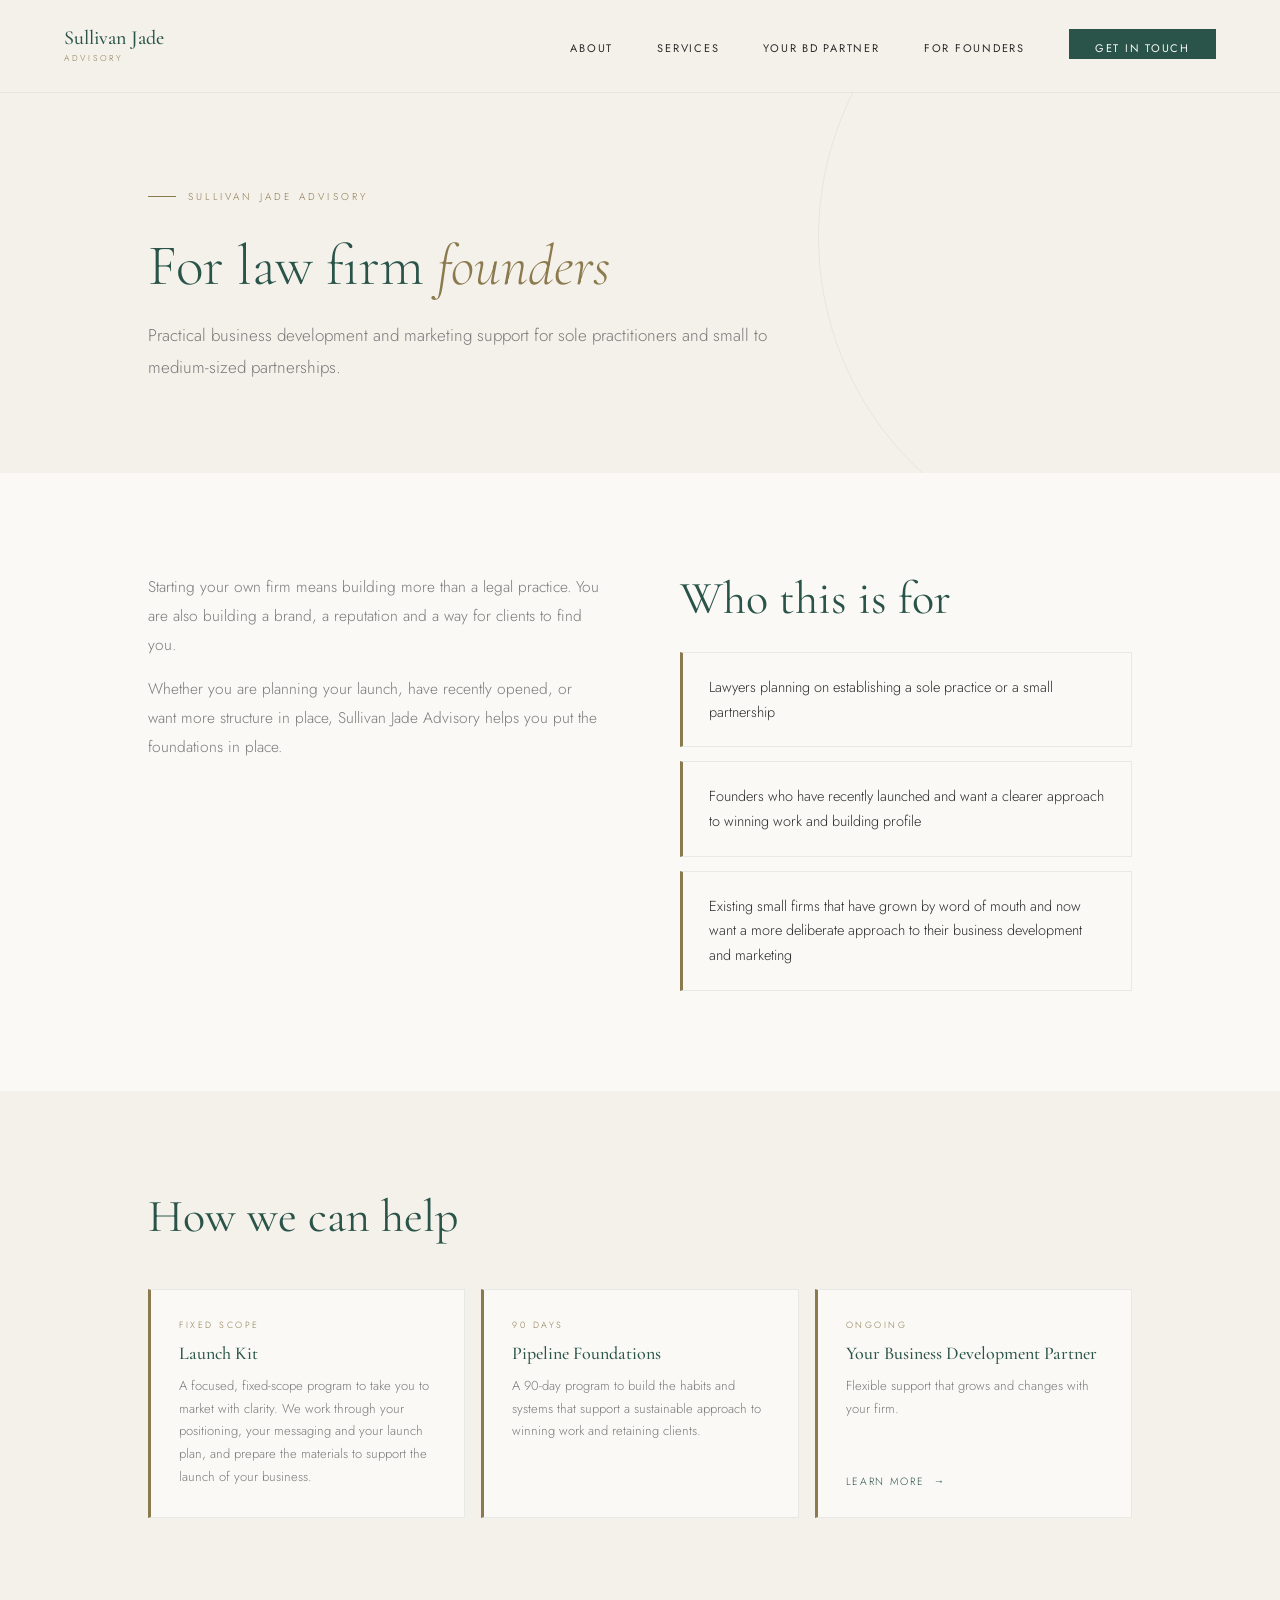
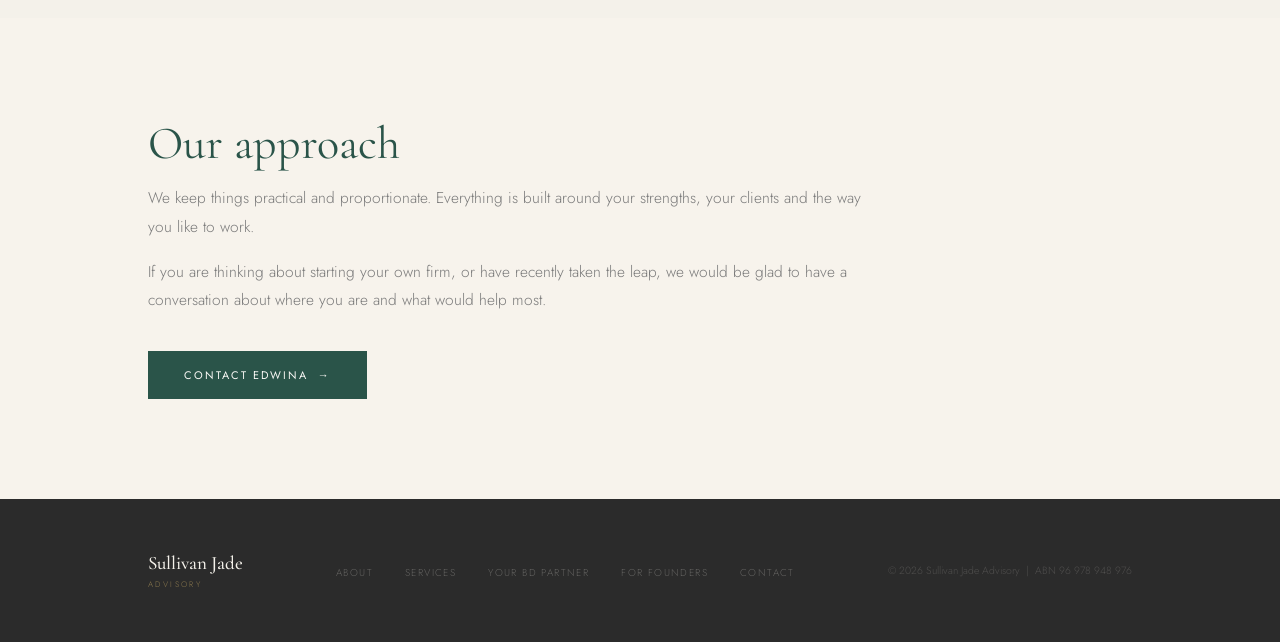
==== founders.html @ 84c1f308 "Add For Founders page and move styles to shared stylesheet Co-Authored-By: Claude Opus 5.5 <noreply@" ====
<!DOCTYPE html>
<html lang="en">
<head>
<meta charset="UTF-8">
<meta name="viewport" content="width=device-width, initial-scale=1.0">
<title>For Law Firm Founders | Sullivan Jade Advisory</title>
<!-- Open Graph / Social sharing -->
<meta property="og:type" content="website">
<meta property="og:url" content="https://sullivanjadeadvisory.com.au/founders.html">
<meta property="og:title" content="For Law Firm Founders — Sullivan Jade Advisory">
<meta property="og:description" content="Practical business development and marketing support for law firm founders, sole practitioners and small to medium-sized partnerships.">
<meta property="og:image" content="https://sullivanjadeadvisory.com.au/og-image.png">
<meta property="og:image:width" content="1200">
<meta property="og:image:height" content="630">
<meta name="twitter:card" content="summary_large_image">
<meta name="twitter:title" content="For Law Firm Founders | Sullivan Jade Advisory">
<meta name="twitter:description" content="Practical business development and marketing support for law firm founders, sole practitioners and small to medium-sized partnerships.">
<meta name="description" content="Practical business development and marketing support for law firm founders, sole practitioners and small to medium-sized partnerships.">
<link rel="icon" type="image/png" sizes="32x32" href="[data-uri]">
<!-- Open Graph / Social sharing -->
<meta property="og:type" content="website">
<meta property="og:url" content="https://sullivanjadeadvisory.com.au/founders.html">
<meta property="og:title" content="For Law Firm Founders — Sullivan Jade Advisory">
<meta property="og:description" content="Practical business development and marketing support for law firm founders, sole practitioners and small to medium-sized partnerships.">
<meta property="og:image" content="https://sullivanjadeadvisory.com.au/og-image.png">
<meta property="og:image:width" content="1200">
<meta property="og:image:height" content="630">
<meta name="twitter:card" content="summary_large_image">
<meta name="twitter:title" content="For Law Firm Founders | Sullivan Jade Advisory">
<meta name="twitter:description" content="Practical business development and marketing support for law firm founders, sole practitioners and small to medium-sized partnerships.">
<meta name="description" content="Practical business development and marketing support for law firm founders, sole practitioners and small to medium-sized partnerships.">
<link rel="icon" type="image/png" sizes="16x16" href="[data-uri]">
<link rel="apple-touch-icon" sizes="180x180" href="[data-uri]">
<link rel="preconnect" href="https://fonts.googleapis.com">
<link rel="preconnect" href="https://fonts.gstatic.com" crossorigin>
<link href="https://fonts.googleapis.com/css2?family=Cormorant+Garamond:ital,wght@0,300;0,400;0,500;0,600;1,300;1,400;1,500&family=Jost:wght@300;400;500&display=swap" rel="stylesheet">
<link rel="stylesheet" href="styles.css">
</head>
<body>

<nav id="nav">
  <a href="index.html" class="nav-wordmark">
    <span class="nav-wordmark-main">Sullivan Jade</span>
    <span class="nav-wordmark-sub">Advisory</span>
  </a>
  <ul class="nav-links">
    <li><a href="index.html#about">About</a></li>
    <li><a href="index.html#services">Services</a></li>
    <li><a href="index.html#bd-partner">Your BD Partner</a></li>
    <li><a href="founders.html">For Founders</a></li>
    <li><a href="index.html#contact" class="nav-cta">Get in touch</a></li>
  </ul>
</nav>

<!-- PAGE HERO -->
<section class="page-hero">
  <div class="section-inner">
    <p class="hero-tag">Sullivan Jade Advisory</p>
    <h1 class="hero-h1">For law firm <em>founders</em></h1>
    <p class="hero-body">Practical business development and marketing support for sole practitioners and small to medium-sized partnerships.</p>
  </div>
</section>

<!-- INTRO + WHO -->
<section class="fnd-section">
  <div class="section-inner">
    <div class="fnd-intro">
      <div class="fnd-text">
        <p>Starting your own firm means building more than a legal practice. You are also building a brand, a reputation and a way for clients to find you.</p>
        <p>Whether you are planning your launch, have recently opened, or want more structure in place, Sullivan Jade Advisory helps you put the foundations in place.</p>
      </div>
      <div>
        <h2 class="heading">Who this is for</h2>
        <ul class="fnd-who">
          <li>Lawyers planning on establishing a sole practice or a small partnership</li>
          <li>Founders who have recently launched and want a clearer approach to winning work and building profile</li>
          <li>Existing small firms that have grown by word of mouth and now want a more deliberate approach to their business development and marketing</li>
        </ul>
      </div>
    </div>
  </div>
</section>

<!-- HOW WE CAN HELP -->
<section class="fnd-section alt">
  <div class="section-inner">
    <h2 class="heading">How we can help</h2>
    <div class="fnd-offers">
      <div class="svc"><p class="svc-tag">Fixed scope</p><h3 class="svc-title">Launch Kit</h3><p class="svc-body">A focused, fixed-scope program to take you to market with clarity. We work through your positioning, your messaging and your launch plan, and prepare the materials to support the launch of your business.</p></div>
      <div class="svc"><p class="svc-tag">90 days</p><h3 class="svc-title">Pipeline Foundations</h3><p class="svc-body">A 90-day program to build the habits and systems that support a sustainable approach to winning work and retaining clients.</p></div>
      <div class="svc"><p class="svc-tag">Ongoing</p><h3 class="svc-title">Your Business Development Partner</h3><p class="svc-body">Flexible support that grows and changes with your firm.</p><a href="index.html#bd-partner" class="svc-more">Learn more &nbsp;→</a></div>
    </div>
  </div>
</section>

<!-- APPROACH + CTA -->
<section class="fnd-section tint">
  <div class="section-inner">
    <div class="fnd-cta">
      <h2 class="heading">Our approach</h2>
      <p>We keep things practical and proportionate. Everything is built around your strengths, your clients and the way you like to work.</p>
      <p>If you are thinking about starting your own firm, or have recently taken the leap, we would be glad to have a conversation about where you are and what would help most.</p>
      <a href="mailto:edwina@sullivanjadeadvisory.com.au?subject=Law%20firm%20founders%20enquiry" class="btn-primary">Contact Edwina &nbsp;→</a>
    </div>
  </div>
</section>

<footer>
  <div class="footer-inner">
    <div>
      <div class="footer-brand-main">Sullivan Jade</div>
      <div class="footer-brand-sub">Advisory</div>
    </div>
    <ul class="footer-links">
      <li><a href="index.html#about">About</a></li>
      <li><a href="index.html#services">Services</a></li>
      <li><a href="index.html#bd-partner">Your BD Partner</a></li>
      <li><a href="founders.html">For Founders</a></li>
      <li><a href="index.html#contact">Contact</a></li>
    </ul>
    <p class="footer-copy">© 2026 Sullivan Jade Advisory &nbsp;|&nbsp; ABN 96 978 948 976</p>
  </div>
</footer>

<script>
  var nav = document.getElementById('nav');
  window.addEventListener('scroll', function () {
    nav.classList.toggle('scrolled', window.scrollY > 40);
  });
</script>

</body>
</html>
---- styles.css ----
:root {
    --jade: #2A5449;
    --gold: #8C7A4F;
    --gold-light: #f7f3ec;
    --cream: #F4F1EA;
    --cream-dark: #ede8dc;
    --charcoal: #2B2B2B;
    --grey: #7a7a7a;
    --warm-white: #faf9f6;
  }

  * { margin:0; padding:0; box-sizing:border-box; }
  html { scroll-behavior:smooth; }
  body { font-family:'Jost',sans-serif; font-weight:300; background:var(--warm-white); color:var(--charcoal); overflow-x:hidden; }

  /* ── NAV ── */
  nav { position:fixed; top:0; left:0; right:0; z-index:200; padding:28px 64px; display:flex; justify-content:space-between; align-items:center; transition:all 0.4s ease; background:rgba(244,241,234,0.92); backdrop-filter:blur(12px); border-bottom:1px solid rgba(140,122,79,0.1); }
  nav.scrolled { background:rgba(250,249,246,0.97); backdrop-filter:blur(12px); padding:18px 64px; border-bottom:1px solid rgba(140,122,79,0.12); }
  .nav-wordmark { text-decoration:none; }
  .nav-wordmark-main { font-family:'Cormorant Garamond',serif; font-weight:500; font-size:20px; color:var(--jade); display:block; line-height:1; }
  .nav-wordmark-sub { font-size:8.5px; letter-spacing:0.32em; text-transform:uppercase; color:var(--gold); margin-top:4px; display:block; }
  .nav-links { display:flex; gap:44px; list-style:none; align-items:center; }
  .nav-links a { font-size:11px; letter-spacing:0.16em; text-transform:uppercase; font-weight:400; color:var(--charcoal); text-decoration:none; transition:color 0.3s; position:relative; padding-bottom:3px; }
  .nav-links a::after { content:''; position:absolute; bottom:0; left:0; width:0; height:1px; background:var(--gold); transition:width 0.3s; }
  .nav-links a:hover { color:var(--gold); }
  .nav-links a:hover::after { width:100%; }
  .nav-cta { color:var(--warm-white) !important; background:var(--jade); padding:11px 26px; transition:background 0.3s; }
  .nav-cta:hover { background:var(--gold) !important; }
  .nav-cta::after { display:none !important; }

  /* ── HERO ── */
  #hero { min-height:100vh; background:var(--cream); display:flex; align-items:center; position:relative; overflow:hidden; }
  #hero::before { content:''; position:absolute; right:-180px; top:50%; transform:translateY(-50%); width:640px; height:640px; border-radius:50%; border:1px solid rgba(140,122,79,0.1); pointer-events:none; }
  #hero::after { content:''; position:absolute; right:-60px; top:50%; transform:translateY(-50%); width:440px; height:440px; border-radius:50%; border:1px solid rgba(140,122,79,0.07); pointer-events:none; }
  .hero-inner { max-width:1080px; margin:0 auto; padding:160px 48px 100px; width:100%; position:relative; z-index:1; }
  .hero-content { max-width:640px; }
  .hero-tag { display:inline-flex; align-items:center; gap:12px; font-size:10px; letter-spacing:0.32em; text-transform:uppercase; color:var(--gold); margin-bottom:32px; opacity:0; animation:fadeIn 1s 0.2s ease forwards; }
  .hero-tag::before { content:''; width:28px; height:1px; background:var(--gold); }
  .hero-h1 { font-family:'Cormorant Garamond',serif; font-weight:300; font-size:clamp(40px,4.5vw,68px); color:var(--jade); line-height:1.05; margin-bottom:32px; opacity:0; animation:fadeIn 1s 0.4s ease forwards; }
  .hero-h1 em { font-style:italic; color:var(--gold); }
  .hero-body { font-size:17px; line-height:1.85; color:var(--grey); font-weight:300; max-width:520px; margin-bottom:48px; opacity:0; animation:fadeIn 1s 0.6s ease forwards; }
  .hero-actions { display:flex; align-items:center; gap:32px; opacity:0; animation:fadeIn 1s 0.8s ease forwards; }
  .btn-primary { display:inline-flex; align-items:center; gap:12px; background:var(--jade); color:var(--warm-white); font-size:11px; letter-spacing:0.18em; text-transform:uppercase; font-weight:400; padding:16px 36px; text-decoration:none; transition:all 0.3s; }
  .btn-primary:hover { background:var(--gold); gap:18px; }
  .hero-link { font-size:11px; letter-spacing:0.18em; text-transform:uppercase; color:var(--grey); text-decoration:none; display:flex; align-items:center; gap:10px; transition:color 0.3s; }
  .hero-link:hover { color:var(--jade); }
  .hero-link::before { content:''; width:32px; height:1px; background:currentColor; }

  /* ── SHARED ── */
  .section-inner { max-width:1080px; margin:0 auto; padding:0 48px; }
  .eyebrow { display:flex; align-items:center; gap:14px; font-size:10px; letter-spacing:0.34em; text-transform:uppercase; color:var(--gold); margin-bottom:18px; }
  .eyebrow::before { content:''; width:28px; height:1px; background:var(--gold); flex-shrink:0; }
  .heading { font-family:'Cormorant Garamond',serif; font-weight:400; font-size:clamp(34px,3.6vw,52px); color:var(--jade); line-height:1.1; }
  .heading em { font-style:italic; color:var(--gold); }

  /* ── ABOUT ── */
  #about { padding:100px 0; background:var(--cream); }
  .about-grid { display:grid; grid-template-columns:320px 1fr; gap:72px; align-items:center; }
  .about-img-wrap { position:relative; flex-shrink:0; }
  .about-img-wrap img { width:100%; display:block; max-height:440px; object-fit:contain; object-position:center top; background:#111; }
  .about-img-wrap::before { content:''; position:absolute; top:-12px; left:-12px; width:100%; height:100%; background:var(--gold-light); z-index:-1; }
  .about-img-wrap::after { content:''; position:absolute; bottom:-12px; right:-12px; width:55%; height:55%; border:1px solid rgba(140,122,79,0.25); z-index:-1; }
  .about-text .heading { margin-bottom:24px; }
  .about-text p { font-size:15.5px; line-height:1.85; color:var(--grey); margin-bottom:16px; font-weight:300; }
  .about-text strong { color:var(--jade); font-weight:500; }
  .about-quals { margin-top:32px; padding-top:28px; border-top:1px solid var(--cream-dark); display:flex; flex-direction:column; gap:9px; }
  .about-qual { display:flex; align-items:baseline; gap:12px; font-size:13px; color:var(--grey); }
  .about-qual::before { content:''; width:4px; height:4px; border-radius:50%; background:var(--gold); flex-shrink:0; margin-top:7px; }

  /* ── SERVICES ── */
  #services { padding:100px 0; background:var(--cream); }
  .services-intro { display:grid; grid-template-columns:1fr 1fr; gap:80px; margin-bottom:56px; align-items:start; }
  .services-desc { font-size:15.5px; line-height:1.85; color:var(--grey); font-weight:300; }
  .svc-categories { display:flex; flex-direction:column; gap:0; }
  .svc-cat-title { font-family:'Cormorant Garamond',serif; font-weight:500; font-size:12px; letter-spacing:0.2em; text-transform:uppercase; color:var(--gold); margin-bottom:18px; display:flex; align-items:center; gap:16px; }
  .svc-cat-title::after { content:''; flex:1; height:1px; background:rgba(140,122,79,0.2); }
  .svc-grid-3 { display:grid; grid-template-columns:repeat(3,1fr); gap:16px; }
  .svc-grid-2 { display:grid; grid-template-columns:repeat(2,1fr); gap:14px; }
  .svc { padding:28px 28px; background:var(--warm-white); border:1px solid rgba(42,84,73,0.09); border-left:3px solid var(--gold); transition:all 0.3s; }
  .svc:hover { background:var(--jade); border-bottom-color:var(--gold); transform:translateY(-3px); box-shadow:0 10px 28px rgba(42,84,73,0.1); }
  .svc-title { font-family:'Cormorant Garamond',serif; font-weight:500; font-size:18px; color:var(--jade); margin-bottom:10px; line-height:1.2; transition:color 0.3s; }
  .svc:hover .svc-title { color:var(--cream); }
  .svc-body { font-size:13px; line-height:1.75; color:var(--grey); font-weight:300; transition:color 0.3s; }
  .svc:hover .svc-body { color:rgba(244,241,234,0.7); }

  /* ── BD PARTNER ── */
  #bd-partner { padding:100px 0; background:var(--gold-light); }
  .bdp-grid { display:grid; grid-template-columns:1fr 1fr; gap:80px; align-items:center; }
  .bdp-intro .heading { margin-bottom:24px; }
  .bdp-lead { font-family:'Cormorant Garamond',serif; font-style:italic; font-size:22px; line-height:1.4; color:var(--gold); margin-bottom:20px; }
  .bdp-intro p.bdp-body { font-size:15.5px; line-height:1.85; color:var(--grey); font-weight:300; }
  .bdp-points { list-style:none; display:flex; flex-direction:column; gap:14px; margin-bottom:36px; }
  .bdp-point { padding:22px 26px; background:var(--warm-white); border:1px solid rgba(42,84,73,0.09); border-left:3px solid var(--gold); }
  .bdp-point-title { font-family:'Cormorant Garamond',serif; font-weight:500; font-size:18px; color:var(--jade); margin-bottom:4px; line-height:1.2; }
  .bdp-point-body { font-size:13.5px; line-height:1.7; color:var(--grey); font-weight:300; }

  /* ── FOUNDERS PAGE ── */
  .page-hero { background:var(--cream); padding:180px 0 90px; position:relative; overflow:hidden; }
  .page-hero::before { content:''; position:absolute; right:-180px; top:50%; transform:translateY(-50%); width:640px; height:640px; border-radius:50%; border:1px solid rgba(140,122,79,0.1); pointer-events:none; }
  .page-hero .hero-h1 { margin-bottom:24px; }
  .page-hero .hero-body { max-width:640px; margin-bottom:0; }
  .fnd-section { padding:100px 0; }
  .fnd-section.alt { background:var(--cream); }
  .fnd-section.tint { background:var(--gold-light); }
  .fnd-intro { display:grid; grid-template-columns:1fr 1fr; gap:80px; align-items:start; }
  .fnd-text p { font-size:15.5px; line-height:1.85; color:var(--grey); font-weight:300; margin-bottom:16px; }
  .fnd-text p:last-child { margin-bottom:0; }
  .fnd-who { list-style:none; display:flex; flex-direction:column; gap:14px; margin-top:28px; }
  .fnd-who li { padding:22px 26px; background:var(--warm-white); border:1px solid rgba(42,84,73,0.09); border-left:3px solid var(--gold); font-size:14.5px; line-height:1.7; color:var(--charcoal); }
  .fnd-section.alt .heading, .fnd-section.tint .heading { margin-bottom:16px; }
  .fnd-offers { display:grid; grid-template-columns:repeat(3,1fr); gap:16px; margin-top:48px; }
  .fnd-offers .svc { display:flex; flex-direction:column; }
  .fnd-offers .svc-tag { font-size:9px; letter-spacing:0.28em; text-transform:uppercase; color:var(--gold); margin-bottom:12px; transition:color 0.3s; }
  .fnd-offers .svc:hover .svc-tag { color:var(--gold-light); }
  .fnd-offers .svc-more { margin-top:auto; padding-top:18px; font-size:10.5px; letter-spacing:0.16em; text-transform:uppercase; color:var(--jade); text-decoration:none; transition:color 0.3s; }
  .fnd-offers .svc:hover .svc-more { color:var(--cream); }
  .fnd-cta { max-width:720px; }
  .fnd-cta .heading { margin-bottom:24px; }
  .fnd-cta p { font-size:15.5px; line-height:1.85; color:var(--grey); font-weight:300; margin-bottom:16px; }
  .fnd-cta p:last-of-type { margin-bottom:36px; }

  /* ── CONTACT ── */
  #contact { padding:100px 0; background:var(--warm-white); }
  .contact-grid { display:grid; grid-template-columns:1fr 1fr; gap:80px; align-items:start; }
  .contact-left .heading { margin-bottom:20px; }
  .contact-left > p { font-size:15.5px; line-height:1.85; color:var(--grey); margin-bottom:14px; font-weight:300; }
  .contact-consult { background:var(--cream); padding:22px 26px; margin-bottom:36px; border-left:3px solid var(--gold); }
  .contact-consult p { font-size:13.5px; line-height:1.65; color:var(--jade); margin:0; }
  .contact-consult strong { font-weight:500; }
  .cdetails { display:flex; flex-direction:column; gap:20px; }
  .cd-l { font-size:9px; letter-spacing:0.3em; text-transform:uppercase; color:var(--gold); margin-bottom:3px; }
  .cd-v { font-family:'Cormorant Garamond',serif; font-weight:500; font-size:19px; color:var(--jade); text-decoration:none; display:block; transition:color 0.3s; }
  .cd-v:hover { color:var(--gold); }
  .cform { display:flex; flex-direction:column; gap:18px; }
  .form-row { display:grid; grid-template-columns:1fr 1fr; gap:14px; }
  .fg { display:flex; flex-direction:column; gap:7px; }
  .fg label { font-size:9px; letter-spacing:0.24em; text-transform:uppercase; color:var(--jade); font-weight:500; }
  .fg input,.fg textarea,.fg select { background:white; border:1px solid rgba(42,84,73,0.15); padding:12px 15px; font-family:'Jost',sans-serif; font-size:13.5px; font-weight:300; color:var(--charcoal); outline:none; transition:border-color 0.3s; border-radius:0; appearance:none; -webkit-appearance:none; }
  .fg input:focus,.fg textarea:focus,.fg select:focus { border-color:var(--jade); }
  .fg textarea { height:120px; resize:none; }
  .btn-submit { display:inline-flex; align-items:center; gap:12px; background:var(--jade); color:var(--warm-white); border:none; padding:15px 36px; font-family:'Jost',sans-serif; font-size:11px; letter-spacing:0.2em; text-transform:uppercase; font-weight:400; cursor:pointer; transition:all 0.3s; width:fit-content; }
  .btn-submit:hover { background:var(--gold); gap:18px; }

  /* ── FOOTER ── */
  footer { background:var(--charcoal); padding:52px 0; }
  .footer-inner { max-width:1080px; margin:0 auto; padding:0 48px; display:flex; justify-content:space-between; align-items:center; }
  .footer-brand-main { font-family:'Cormorant Garamond',serif; font-weight:500; font-size:19px; color:var(--cream); }
  .footer-brand-sub { font-size:8px; letter-spacing:0.3em; text-transform:uppercase; color:var(--gold); margin-top:4px; }
  .footer-links { display:flex; gap:32px; list-style:none; }
  .footer-links a { font-size:10px; letter-spacing:0.14em; text-transform:uppercase; color:rgba(244,241,234,0.28); text-decoration:none; transition:color 0.3s; }
  .footer-links a:hover { color:var(--gold); }
  .footer-copy { font-size:10.5px; color:rgba(244,241,234,0.18); }

  /* ── ANIMATIONS ── */
  @keyframes fadeIn { from{opacity:0;transform:translateY(16px)} to{opacity:1;transform:translateY(0)} }

  /* ── RESPONSIVE ── */
  @media(max-width:1000px) {
    nav,nav.scrolled { padding:18px 28px; background:rgba(250,249,246,0.97); backdrop-filter:blur(12px); border-bottom:1px solid rgba(140,122,79,0.12); }
    .nav-links { display:none; }
    .hero-inner,.section-inner { padding:0 28px; }
    #hero { min-height:auto; }
    .hero-inner { padding:110px 28px 64px; }
    #stats { flex-direction:column; padding:48px 28px; gap:32px; }
    .stat-sep { display:none; }
    .about-grid { grid-template-columns:1fr; gap:48px; }
    .about-img-wrap { max-width:400px; margin:0 auto; }
    .career-grid,.services-intro,.approach-grid,.bdp-grid,.fnd-intro,.contact-grid { grid-template-columns:1fr; gap:44px; }
    .page-hero { padding:120px 0 64px; }
    .fnd-section { padding:72px 0; }
    .fnd-offers,.svc-grid-3,.svc-grid-2 { grid-template-columns:1fr; }
    .footer-inner { flex-direction:column; gap:20px; text-align:center; }
    .footer-links { flex-wrap:wrap; justify-content:center; }
  }
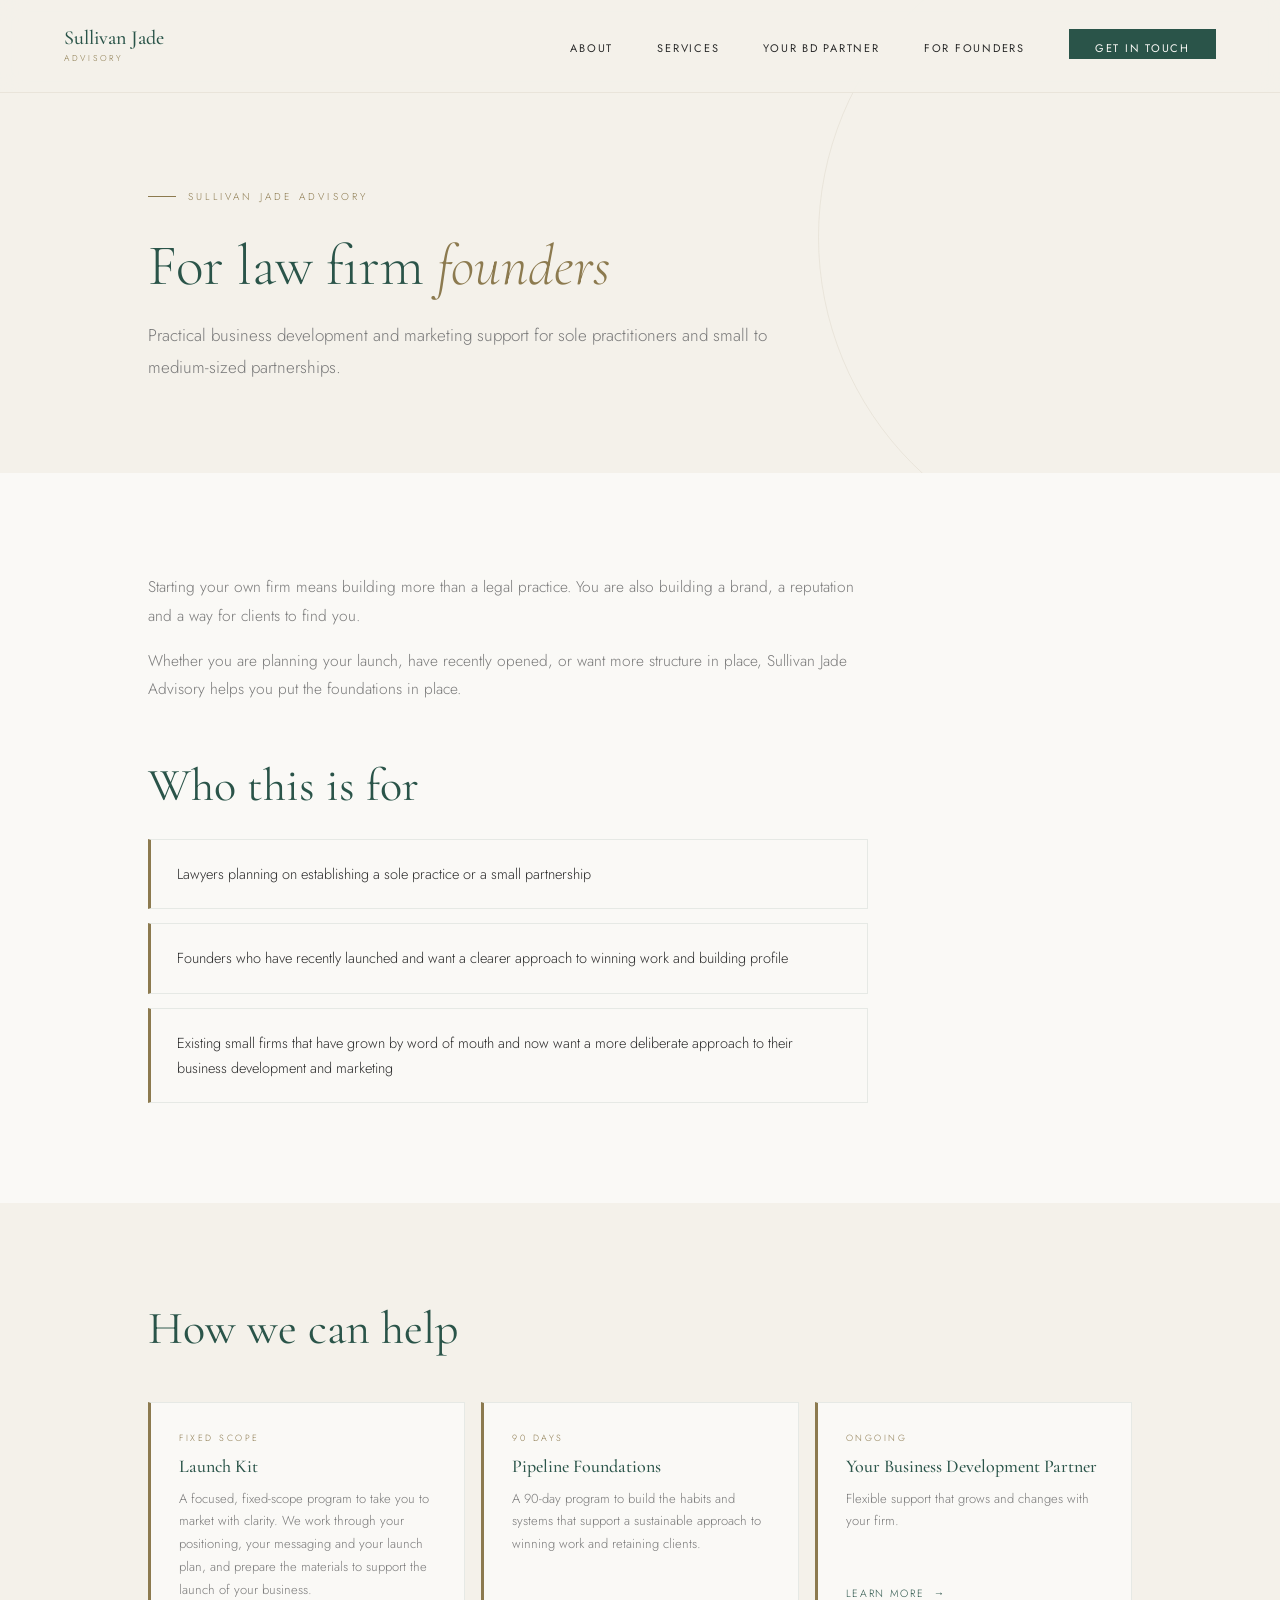
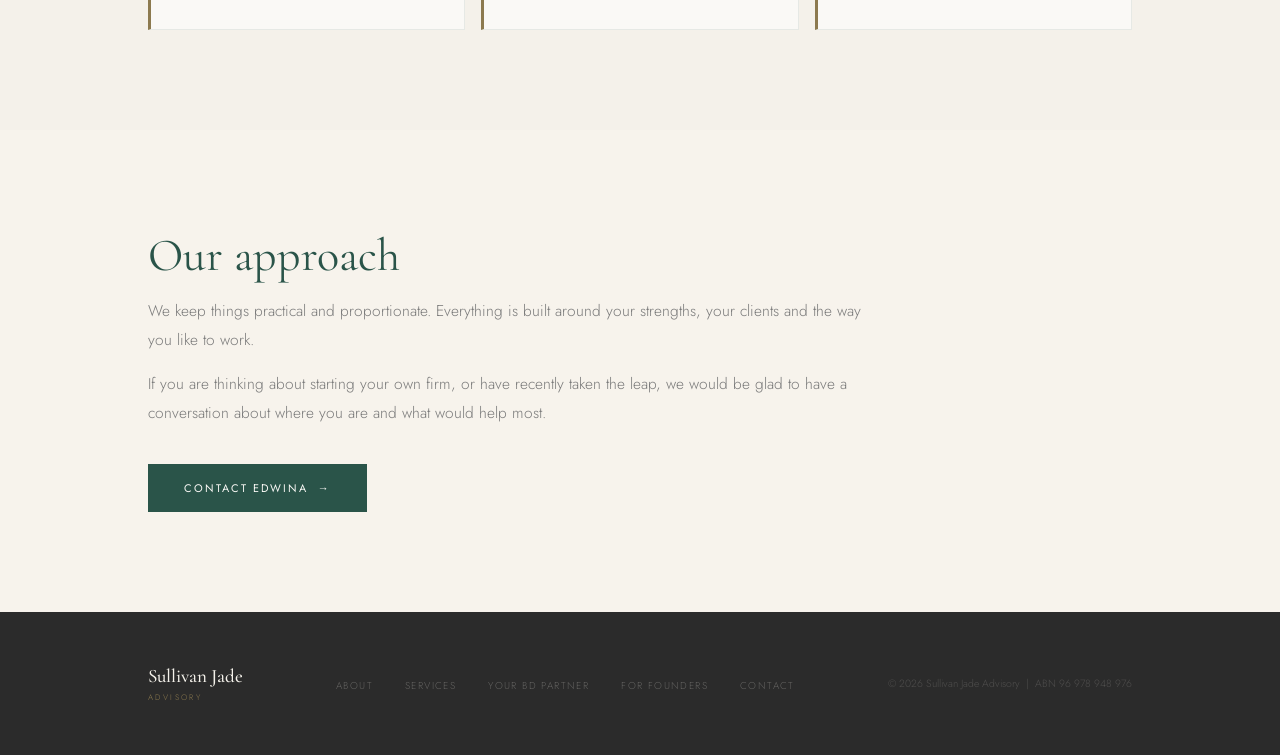
==== commit 1a077928: "Add version to stylesheet link so browsers load the latest styles Co-Authored-By: Claude Opus 5.5 <n" ====
--- a/founders.html
+++ b/founders.html
@@ -34,7 +34,7 @@
 <link rel="preconnect" href="https://fonts.googleapis.com">
 <link rel="preconnect" href="https://fonts.gstatic.com" crossorigin>
 <link href="https://fonts.googleapis.com/css2?family=Cormorant+Garamond:ital,wght@0,300;0,400;0,500;0,600;1,300;1,400;1,500&family=Jost:wght@300;400;500&display=swap" rel="stylesheet">
-<link rel="stylesheet" href="styles.css">
+<link rel="stylesheet" href="styles.css?v=3">
 </head>
 <body>
 
--- a/styles.css
+++ b/styles.css
@@ -102,7 +102,7 @@
   .fnd-section { padding:100px 0; }
   .fnd-section.alt { background:var(--cream); }
   .fnd-section.tint { background:var(--gold-light); }
-  .fnd-intro { display:grid; grid-template-columns:1fr 1fr; gap:80px; align-items:start; }
+  .fnd-intro { display:flex; flex-direction:column; gap:56px; max-width:720px; }
   .fnd-text p { font-size:15.5px; line-height:1.85; color:var(--grey); font-weight:300; margin-bottom:16px; }
   .fnd-text p:last-child { margin-bottom:0; }
   .fnd-who { list-style:none; display:flex; flex-direction:column; gap:14px; margin-top:28px; }
@@ -165,7 +165,7 @@
     .stat-sep { display:none; }
     .about-grid { grid-template-columns:1fr; gap:48px; }
     .about-img-wrap { max-width:400px; margin:0 auto; }
-    .career-grid,.services-intro,.approach-grid,.bdp-grid,.fnd-intro,.contact-grid { grid-template-columns:1fr; gap:44px; }
+    .career-grid,.services-intro,.approach-grid,.bdp-grid,.contact-grid { grid-template-columns:1fr; gap:44px; }
     .page-hero { padding:120px 0 64px; }
     .fnd-section { padding:72px 0; }
     .fnd-offers,.svc-grid-3,.svc-grid-2 { grid-template-columns:1fr; }
